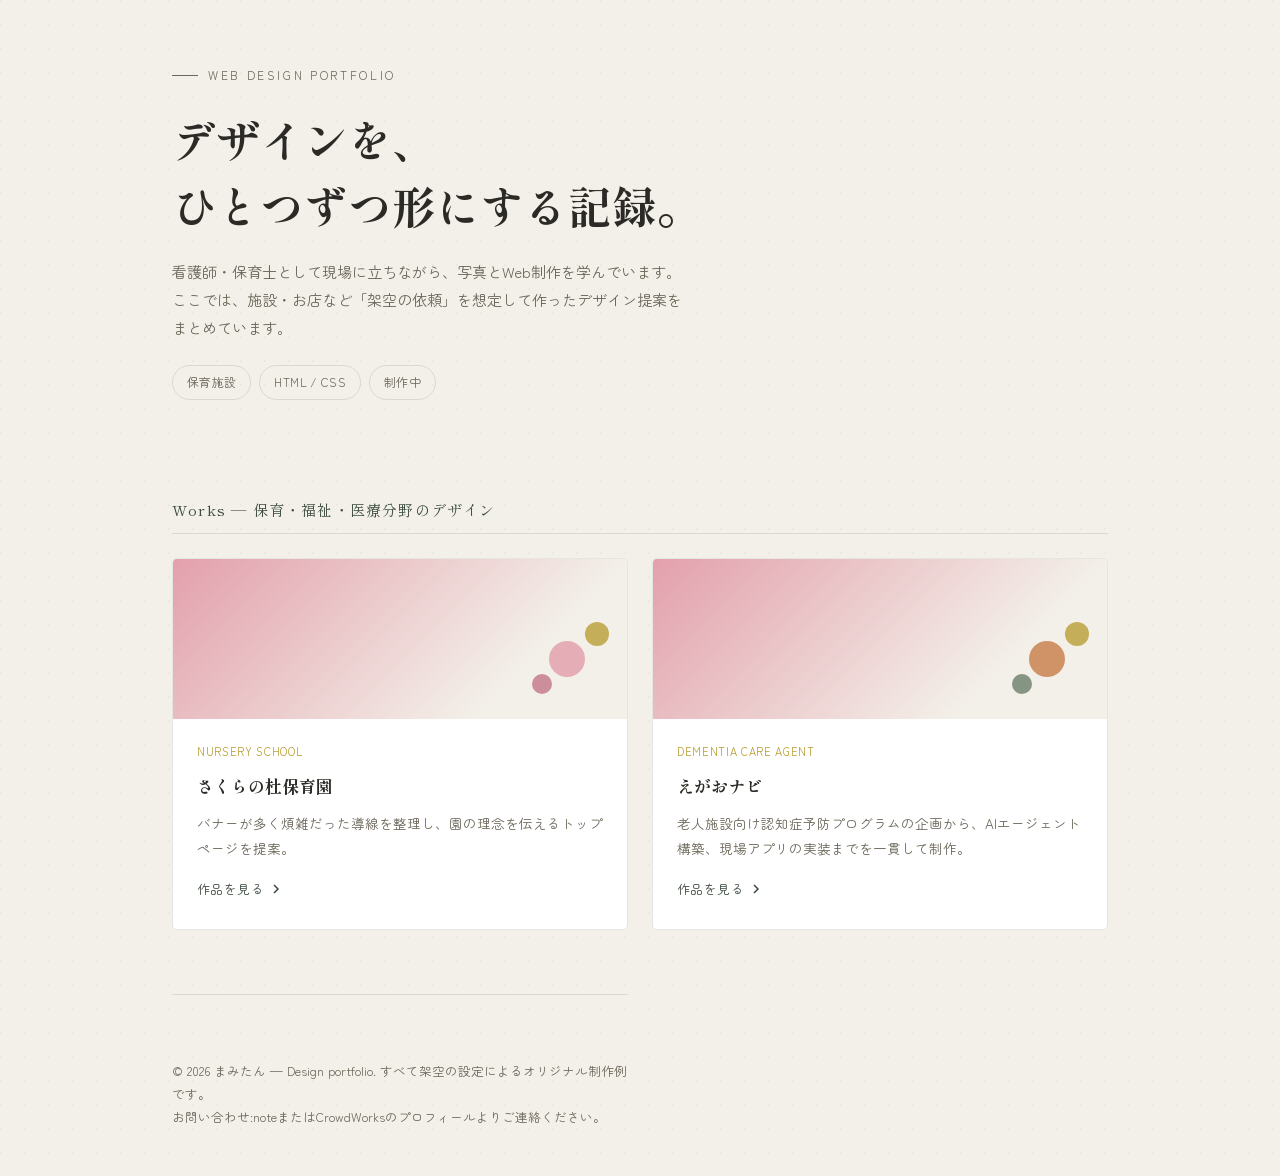
==== index.html @ 59d89af5 "Update index.html" ====
<!DOCTYPE html>
<html lang="ja">
<head>
<meta charset="UTF-8">
<meta name="viewport" content="width=device-width, initial-scale=1.0">
<title>まみたん｜Web制作ポートフォリオ</title>
<link rel="preconnect" href="https://fonts.googleapis.com">
<link rel="preconnect" href="https://fonts.gstatic.com" crossorigin>
<link href="https://fonts.googleapis.com/css2?family=Shippori+Mincho:wght@500;700&family=Zen+Maru+Gothic:wght@400;500;700&family=Zen+Kaku+Gothic+New:wght@400;500;700&display=swap" rel="stylesheet">
<style>
  :root{
    --paper:#F3F0E9;
    --ink:#2B2A26;
    --ink-soft:#6B6659;
    --accent:#C4788A;
    --accent-soft:#E3A0AC;
    --forest:#3B4A3D;
    --gold:#B79A2E;
    --line:rgba(43,42,38,0.12);
  }
  *{box-sizing:border-box;}
  body{
    margin:0;
    background:
      radial-gradient(circle at 1px 1px, rgba(43,42,38,0.035) 1px, transparent 0) 0 0/24px 24px,
      var(--paper);
    color:var(--ink);
    font-family:"Zen Maru Gothic","Zen Kaku Gothic New",sans-serif;
    line-height:1.85;
  }
  a{color:inherit;}
  .wrap{max-width:1000px;margin:0 auto;padding:0 32px;}

  header{padding:64px 0 40px;}
  .kicker{
    font-size:12px;letter-spacing:.22em;color:var(--ink-soft);
    display:flex;align-items:center;gap:10px;margin-bottom:20px;
  }
  .kicker::before{content:"";width:26px;height:1px;background:var(--ink-soft);}
  h1{
    font-family:"Shippori Mincho",serif;font-weight:700;
    font-size:clamp(30px,4vw,44px);margin:0 0 20px;line-height:1.5;
  }
  header p{color:var(--ink-soft);font-size:15px;max-width:34em;margin:0;}

  .tags{display:flex;gap:8px;flex-wrap:wrap;margin-top:24px;}
  .tag{
    font-size:12px;letter-spacing:.03em;padding:5px 14px;border-radius:99px;
    border:1px solid var(--line);color:var(--ink-soft);
  }

  .section-title{
    font-family:"Shippori Mincho",serif;font-size:15px;letter-spacing:.08em;
    color:var(--forest);margin:56px 0 24px;padding-bottom:10px;border-bottom:1px solid var(--line);
  }

  .grid{display:grid;grid-template-columns:repeat(2,1fr);gap:24px;}
  .card{
    background:#fff;border:1px solid var(--line);border-radius:5px;overflow:hidden;
    transition:transform .25s, box-shadow .25s;text-decoration:none;display:block;
  }
  .card:hover{transform:translateY(-4px);box-shadow:0 16px 32px rgba(43,42,38,.1);}
  .card-thumb{
    height:160px;position:relative;overflow:hidden;
    background:linear-gradient(135deg, var(--accent-soft) 0%, var(--paper) 75%);
  }
  .card-thumb svg{position:absolute;bottom:-10px;right:-10px;opacity:.9;}
  .card-body{padding:22px 24px 26px;}
  .card-eyebrow{font-size:11px;letter-spacing:.06em;color:var(--gold);margin-bottom:8px;display:block;}
  .card h3{font-family:"Shippori Mincho",serif;font-size:17px;margin:0 0 10px;color:var(--ink);}
  .card p{font-size:13.5px;color:var(--ink-soft);margin:0;}
  .card-link{
    display:inline-flex;align-items:center;gap:6px;margin-top:16px;
    font-size:12.5px;color:var(--forest);letter-spacing:.03em;
  }
  .card-link svg{width:12px;height:12px;transition:transform .2s;}
  .card:hover .card-link svg{transform:translateX(3px);}

  .card.placeholder{
    background:transparent;border:1px dashed var(--line);
    display:flex;align-items:center;justify-content:center;min-height:236px;
    color:var(--ink-soft);font-size:13px;text-align:center;padding:24px;
  }

  footer{padding:64px 0 48px;margin-top:40px;border-top:1px solid var(--line);}
  footer p{font-size:12.5px;color:var(--ink-soft);margin:0;}
  footer a{color:var(--forest);}

  @media(max-width:700px){
    .grid{grid-template-columns:1fr;}
  }
</style>
</head>
<body>

<div class="wrap">
  <header>
    <div class="kicker">WEB DESIGN PORTFOLIO</div>
    <h1>デザインを、<br>ひとつずつ形にする記録。</h1>
    <p>看護師・保育士として現場に立ちながら、写真とWeb制作を学んでいます。ここでは、施設・お店など「架空の依頼」を想定して作ったデザイン提案をまとめています。</p>
    <div class="tags">
      <span class="tag">保育施設</span>
      <span class="tag">HTML / CSS</span>
      <span class="tag">制作中</span>
    </div>
  </header>

  <div class="section-title">Works — 保育・福祉・医療分野のデザイン</div>
  <div class="grid">
    <a class="card" href="works/sakura-no-mori.html">
      <div class="card-thumb">
        <svg width="140" height="140" viewBox="0 0 140 140" fill="none">
          <circle cx="70" cy="70" r="18" fill="#E3A0AC" opacity="0.9"/>
          <circle cx="100" cy="45" r="12" fill="#B79A2E" opacity="0.85"/>
          <circle cx="45" cy="95" r="10" fill="#C4788A" opacity="0.9"/>
        </svg>
      </div>
      <div class="card-body">
        <span class="card-eyebrow">NURSERY SCHOOL</span>
        <h3>さくらの杜保育園</h3>
        <p>バナーが多く煩雑だった導線を整理し、園の理念を伝えるトップページを提案。</p>
        <span class="card-link">
          作品を見る
          <svg viewBox="0 0 12 12" fill="none" stroke="currentColor" stroke-width="1.5"><path d="M4 2l4 4-4 4"/></svg>
        </span>
      </div>
    </a>

    <a class="card" href="works/egao-navi.html">
  <div class="card-thumb">
    <svg width="140" height="140" viewBox="0 0 140 140" fill="none">
      <circle cx="70" cy="70" r="18" fill="#C97F4B" opacity="0.9"/>
      <circle cx="100" cy="45" r="12" fill="#B79A2E" opacity="0.85"/>
      <circle cx="45" cy="95" r="10" fill="#6E7F6C" opacity="0.9"/>
    </svg>
  </div>
  <div class="card-body">
    <span class="card-eyebrow">DEMENTIA CARE AGENT</span>
    <h3>えがおナビ</h3>
    <p>老人施設向け認知症予防プログラムの企画から、AIエージェント構築、現場アプリの実装までを一貫して制作。</p>
    <span class="card-link">
      作品を見る
      <svg viewBox="0 0 12 12" fill="none" stroke="currentColor" stroke-width="1.5"><path d="M4 2l4 4-4 4"/></svg>
    </span>
  </div>
</a>

  <footer>
    <p>© 2026 まみたん — Design portfolio. すべて架空の設定によるオリジナル制作例です。<br>
    お問い合わせ:noteまたはCrowdWorksのプロフィールよりご連絡ください。</p>
  </footer>
</div>

</body>
</html>
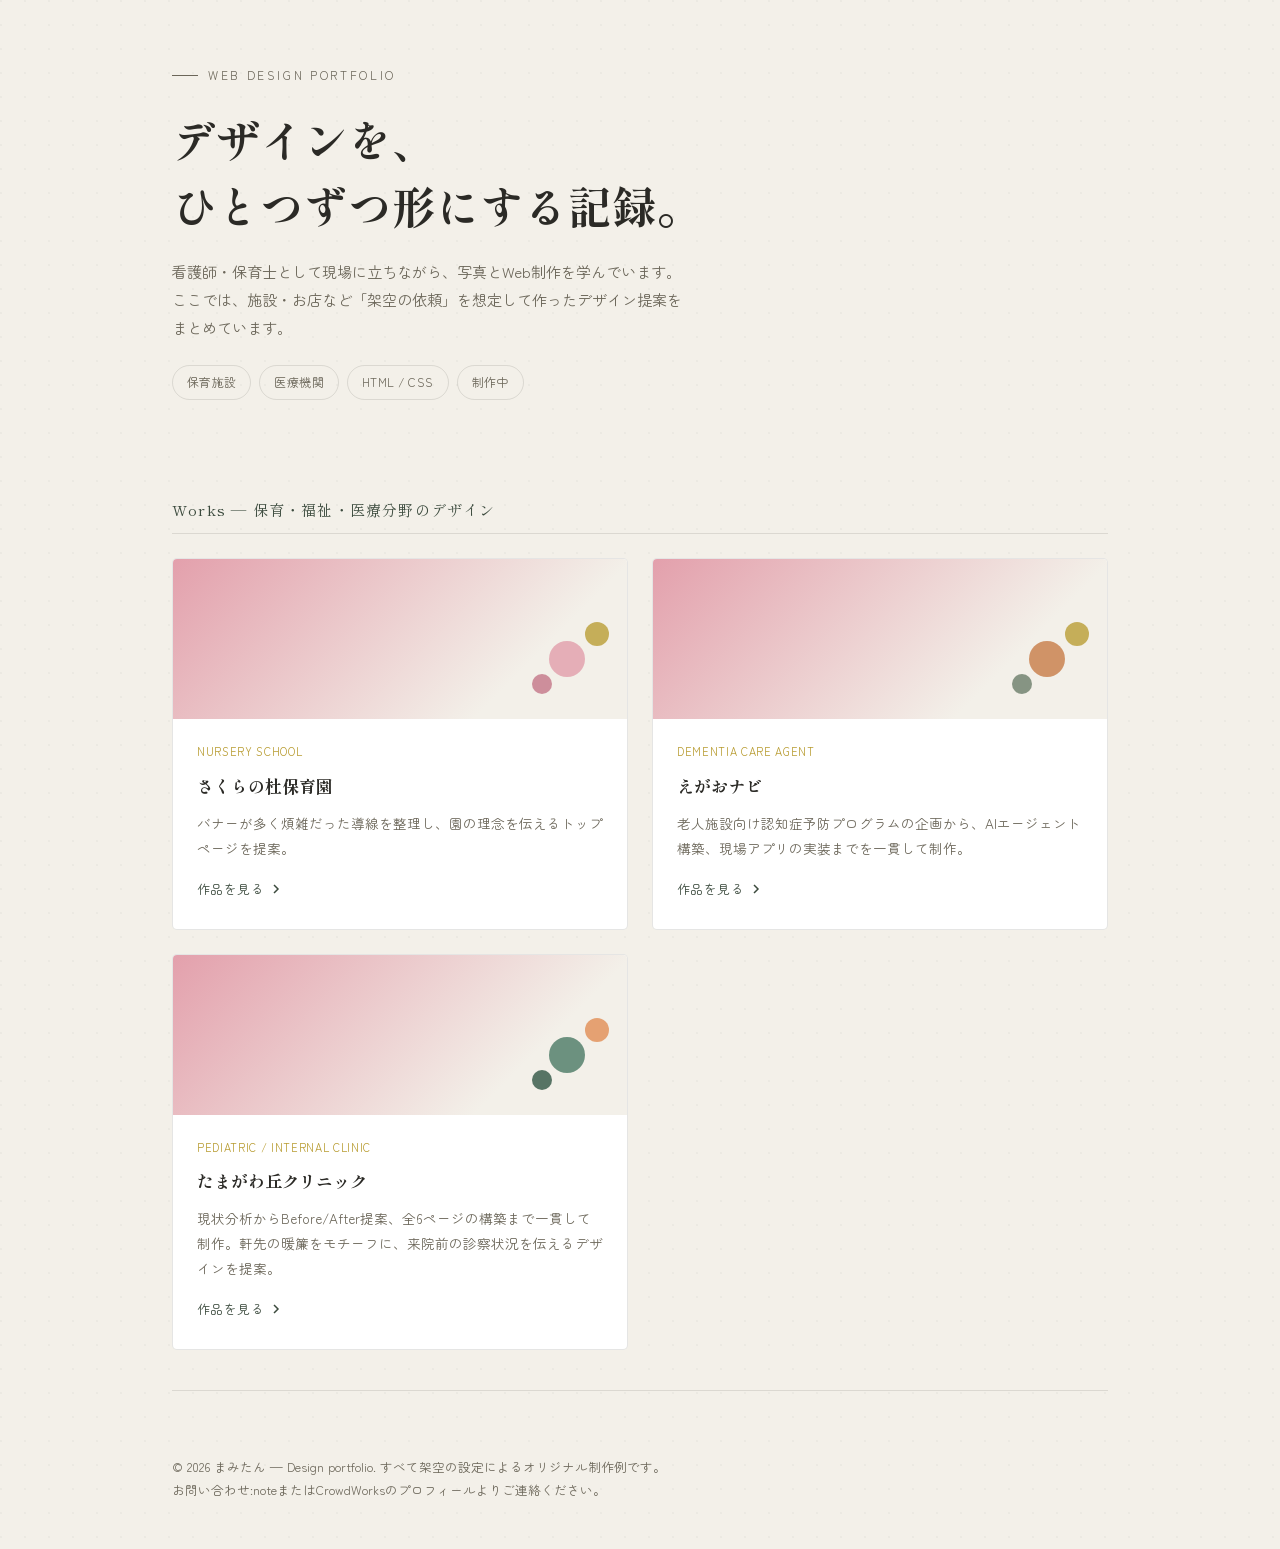
==== commit 25f540d6: "Update index.html" ====
--- a/index.html
+++ b/index.html
@@ -100,6 +100,7 @@
     <p>看護師・保育士として現場に立ちながら、写真とWeb制作を学んでいます。ここでは、施設・お店など「架空の依頼」を想定して作ったデザイン提案をまとめています。</p>
     <div class="tags">
       <span class="tag">保育施設</span>
+      <span class="tag">医療機関</span>
       <span class="tag">HTML / CSS</span>
       <span class="tag">制作中</span>
     </div>
@@ -127,23 +128,43 @@
     </a>
 
     <a class="card" href="works/egao-navi.html">
-  <div class="card-thumb">
-    <svg width="140" height="140" viewBox="0 0 140 140" fill="none">
-      <circle cx="70" cy="70" r="18" fill="#C97F4B" opacity="0.9"/>
-      <circle cx="100" cy="45" r="12" fill="#B79A2E" opacity="0.85"/>
-      <circle cx="45" cy="95" r="10" fill="#6E7F6C" opacity="0.9"/>
-    </svg>
+      <div class="card-thumb">
+        <svg width="140" height="140" viewBox="0 0 140 140" fill="none">
+          <circle cx="70" cy="70" r="18" fill="#C97F4B" opacity="0.9"/>
+          <circle cx="100" cy="45" r="12" fill="#B79A2E" opacity="0.85"/>
+          <circle cx="45" cy="95" r="10" fill="#6E7F6C" opacity="0.9"/>
+        </svg>
+      </div>
+      <div class="card-body">
+        <span class="card-eyebrow">DEMENTIA CARE AGENT</span>
+        <h3>えがおナビ</h3>
+        <p>老人施設向け認知症予防プログラムの企画から、AIエージェント構築、現場アプリの実装までを一貫して制作。</p>
+        <span class="card-link">
+          作品を見る
+          <svg viewBox="0 0 12 12" fill="none" stroke="currentColor" stroke-width="1.5"><path d="M4 2l4 4-4 4"/></svg>
+        </span>
+      </div>
+    </a>
+
+    <a class="card" href="works/tamagawa-oka-clinic.html">
+      <div class="card-thumb">
+        <svg width="140" height="140" viewBox="0 0 140 140" fill="none">
+          <circle cx="70" cy="70" r="18" fill="#4E7D68" opacity="0.9"/>
+          <circle cx="100" cy="45" r="12" fill="#E08A4F" opacity="0.85"/>
+          <circle cx="45" cy="95" r="10" fill="#345847" opacity="0.9"/>
+        </svg>
+      </div>
+      <div class="card-body">
+        <span class="card-eyebrow">PEDIATRIC / INTERNAL CLINIC</span>
+        <h3>たまがわ丘クリニック</h3>
+        <p>現状分析からBefore/After提案、全6ページの構築まで一貫して制作。軒先の暖簾をモチーフに、来院前の診察状況を伝えるデザインを提案。</p>
+        <span class="card-link">
+          作品を見る
+          <svg viewBox="0 0 12 12" fill="none" stroke="currentColor" stroke-width="1.5"><path d="M4 2l4 4-4 4"/></svg>
+        </span>
+      </div>
+    </a>
   </div>
-  <div class="card-body">
-    <span class="card-eyebrow">DEMENTIA CARE AGENT</span>
-    <h3>えがおナビ</h3>
-    <p>老人施設向け認知症予防プログラムの企画から、AIエージェント構築、現場アプリの実装までを一貫して制作。</p>
-    <span class="card-link">
-      作品を見る
-      <svg viewBox="0 0 12 12" fill="none" stroke="currentColor" stroke-width="1.5"><path d="M4 2l4 4-4 4"/></svg>
-    </span>
-  </div>
-</a>
 
   <footer>
     <p>© 2026 まみたん — Design portfolio. すべて架空の設定によるオリジナル制作例です。<br>
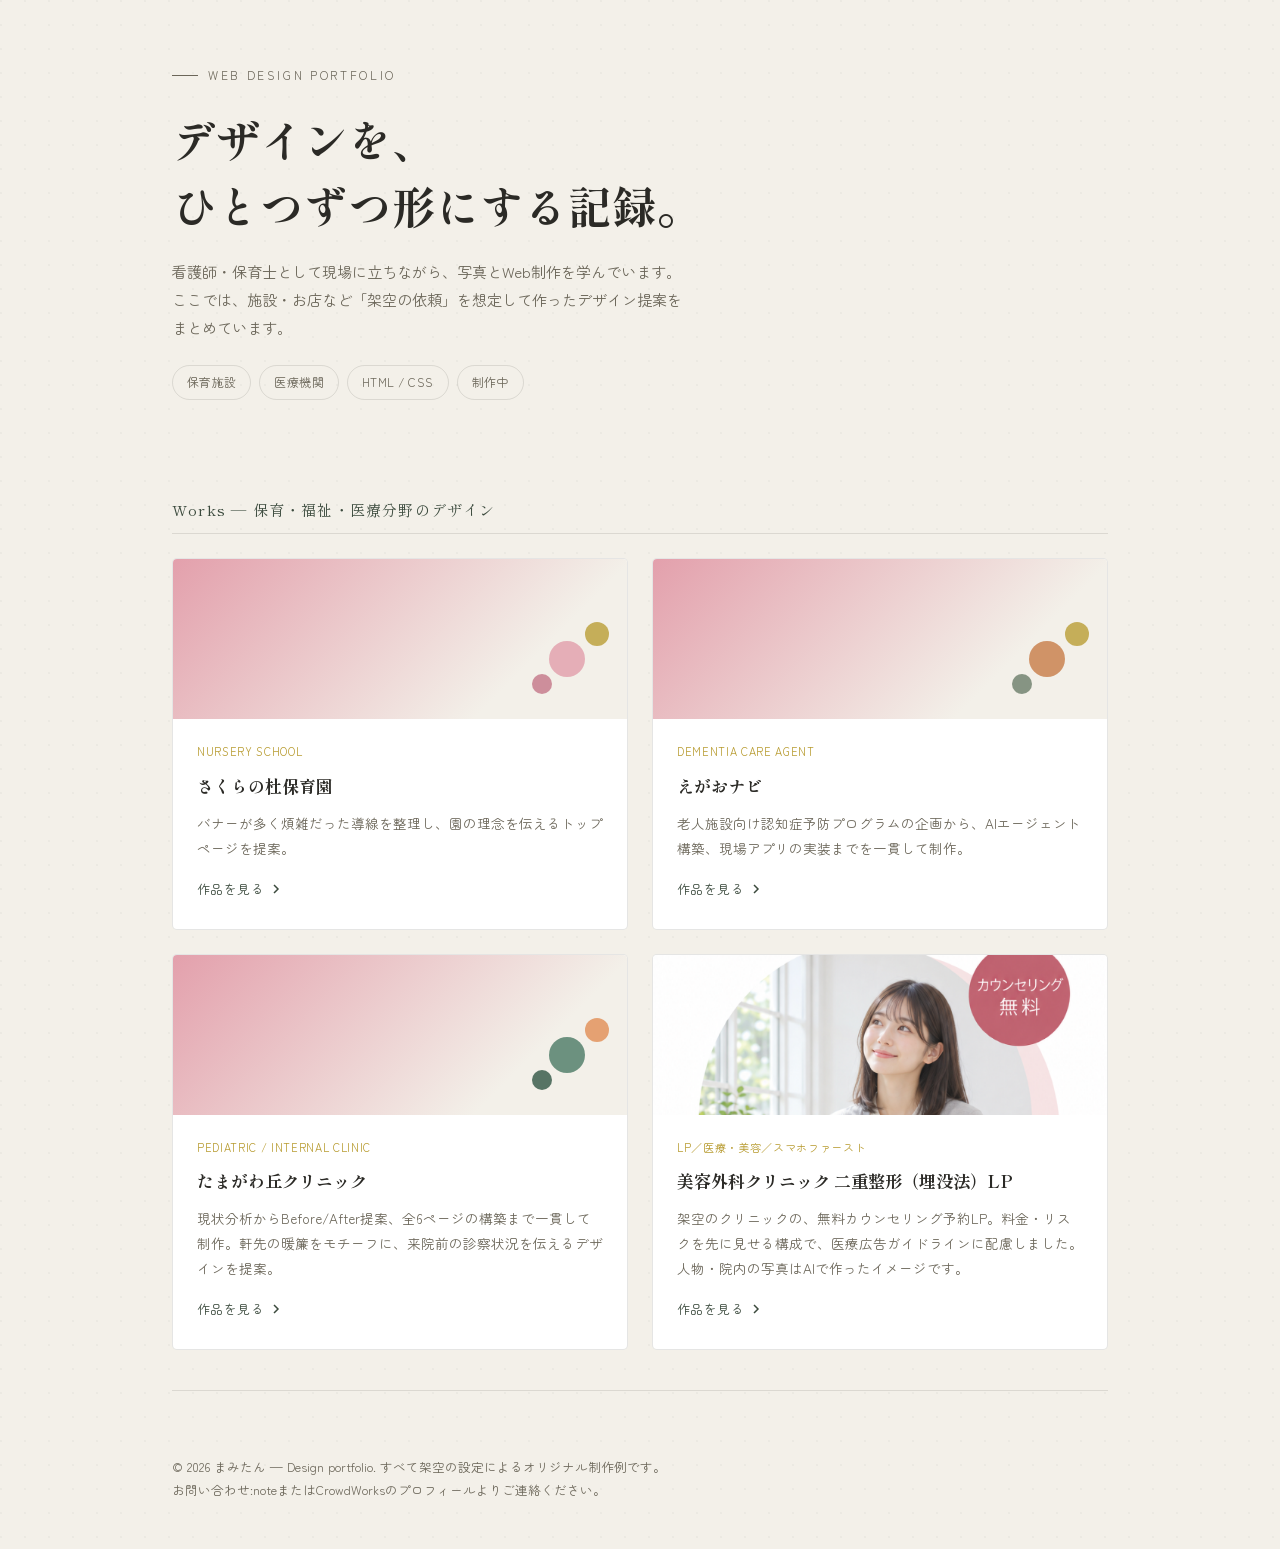
==== commit 270c37ff: "Add aobane LP work and portfolio card Co-Authored-By: Claude Opus 5.5 <noreply@anthropic.com>" ====
--- a/index.html
+++ b/index.html
@@ -65,6 +65,7 @@
     background:linear-gradient(135deg, var(--accent-soft) 0%, var(--paper) 75%);
   }
   .card-thumb svg{position:absolute;bottom:-10px;right:-10px;opacity:.9;}
+  .card-thumb img{width:100%;height:100%;object-fit:cover;display:block;}
   .card-body{padding:22px 24px 26px;}
   .card-eyebrow{font-size:11px;letter-spacing:.06em;color:var(--gold);margin-bottom:8px;display:block;}
   .card h3{font-family:"Shippori Mincho",serif;font-size:17px;margin:0 0 10px;color:var(--ink);}
@@ -164,6 +165,21 @@
         </span>
       </div>
     </a>
+
+    <a class="card" href="works/aobane-lp/index.html">
+      <div class="card-thumb">
+        <img src="works/aobane-lp/thumb.png" width="1200" height="800" loading="lazy" alt="美容外科クリニック 二重整形（埋没法）LPのサムネイル">
+      </div>
+      <div class="card-body">
+        <span class="card-eyebrow">LP／医療・美容／スマホファースト</span>
+        <h3>美容外科クリニック 二重整形（埋没法）LP</h3>
+        <p>架空のクリニックの、無料カウンセリング予約LP。料金・リスクを先に見せる構成で、医療広告ガイドラインに配慮しました。人物・院内の写真はAIで作ったイメージです。</p>
+        <span class="card-link">
+          作品を見る
+          <svg viewBox="0 0 12 12" fill="none" stroke="currentColor" stroke-width="1.5"><path d="M4 2l4 4-4 4"/></svg>
+        </span>
+      </div>
+    </a>
   </div>
 
   <footer>
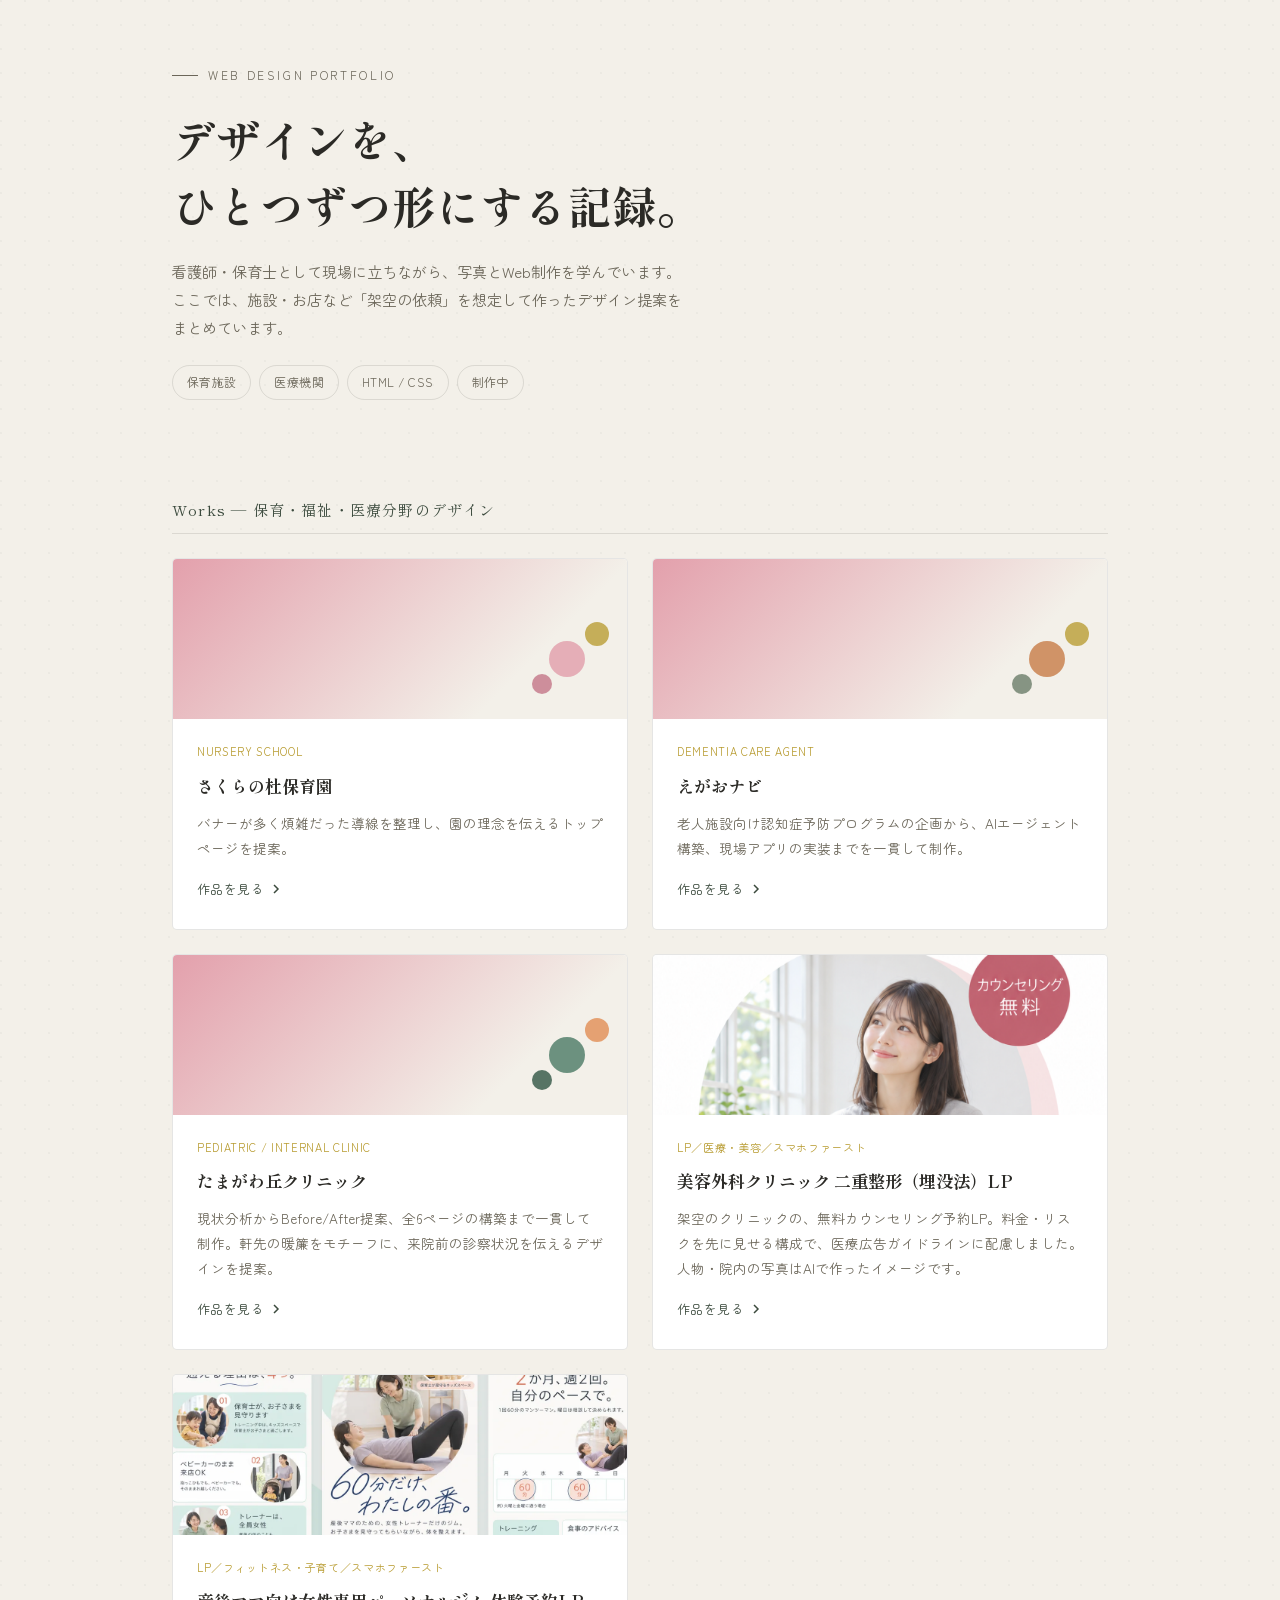
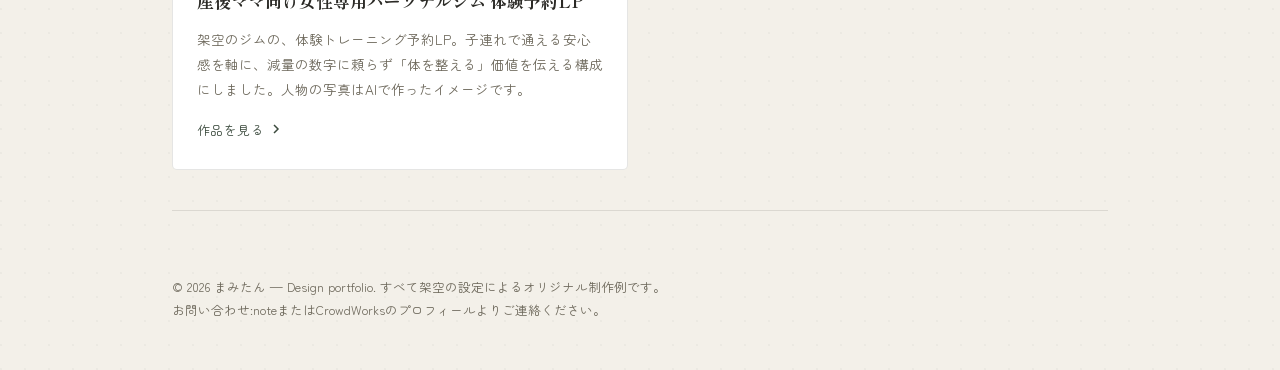
==== commit 4ef262fc: "Add HUGMUSCLE trial booking LP work and portfolio card Co-Authored-By: Claude Opus 5.5 <noreply@anth" ====
--- a/index.html
+++ b/index.html
@@ -180,6 +180,21 @@
         </span>
       </div>
     </a>
+
+    <a class="card" href="works/hugmuscle-lp/index.html">
+      <div class="card-thumb">
+        <img src="works/hugmuscle-lp/thumb.webp" width="1200" height="800" loading="lazy" alt="産後ママ向け女性専用パーソナルジム 体験予約LPのサムネイル">
+      </div>
+      <div class="card-body">
+        <span class="card-eyebrow">LP／フィットネス・子育て／スマホファースト</span>
+        <h3>産後ママ向け女性専用パーソナルジム 体験予約LP</h3>
+        <p>架空のジムの、体験トレーニング予約LP。子連れで通える安心感を軸に、減量の数字に頼らず「体を整える」価値を伝える構成にしました。人物の写真はAIで作ったイメージです。</p>
+        <span class="card-link">
+          作品を見る
+          <svg viewBox="0 0 12 12" fill="none" stroke="currentColor" stroke-width="1.5"><path d="M4 2l4 4-4 4"/></svg>
+        </span>
+      </div>
+    </a>
   </div>
 
   <footer>
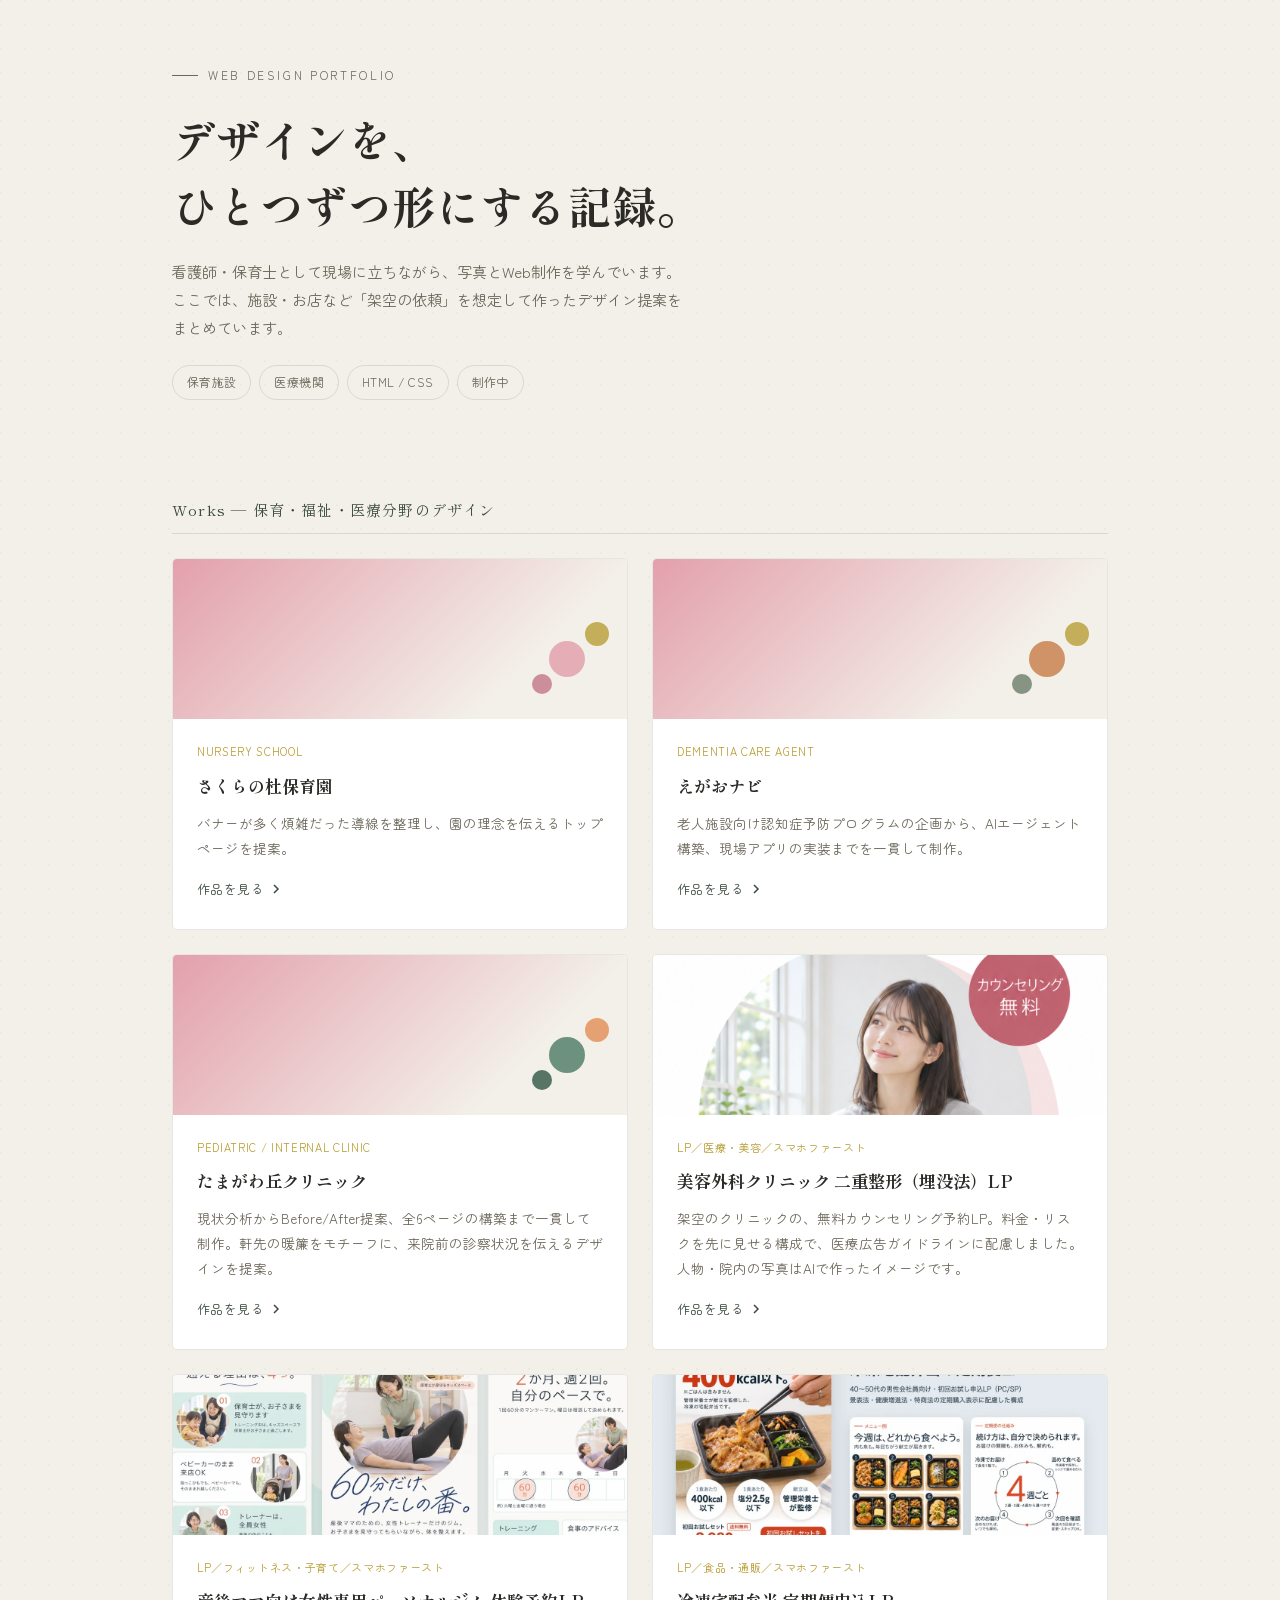
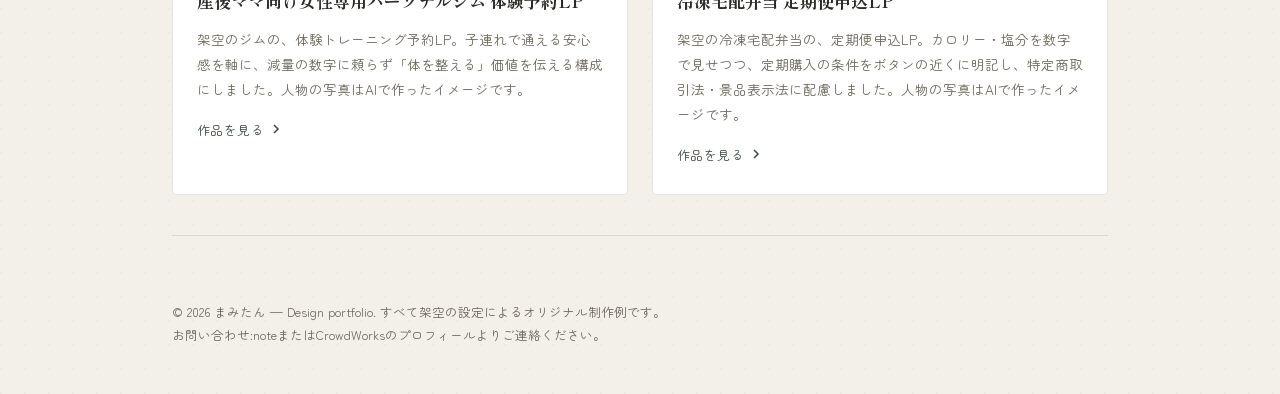
==== commit c4e71894: "Add Totonoi frozen meal subscription LP work and portfolio card Co-Authored-By: Claude Opus 5.5 <nor" ====
--- a/index.html
+++ b/index.html
@@ -195,6 +195,21 @@
         </span>
       </div>
     </a>
+
+    <a class="card" href="works/totonoi-lp/index.html">
+      <div class="card-thumb">
+        <img src="works/totonoi-lp/thumb.webp" width="1200" height="800" loading="lazy" alt="冷凍宅配弁当 定期便申込LPのサムネイル">
+      </div>
+      <div class="card-body">
+        <span class="card-eyebrow">LP／食品・通販／スマホファースト</span>
+        <h3>冷凍宅配弁当 定期便申込LP</h3>
+        <p>架空の冷凍宅配弁当の、定期便申込LP。カロリー・塩分を数字で見せつつ、定期購入の条件をボタンの近くに明記し、特定商取引法・景品表示法に配慮しました。人物の写真はAIで作ったイメージです。</p>
+        <span class="card-link">
+          作品を見る
+          <svg viewBox="0 0 12 12" fill="none" stroke="currentColor" stroke-width="1.5"><path d="M4 2l4 4-4 4"/></svg>
+        </span>
+      </div>
+    </a>
   </div>
 
   <footer>
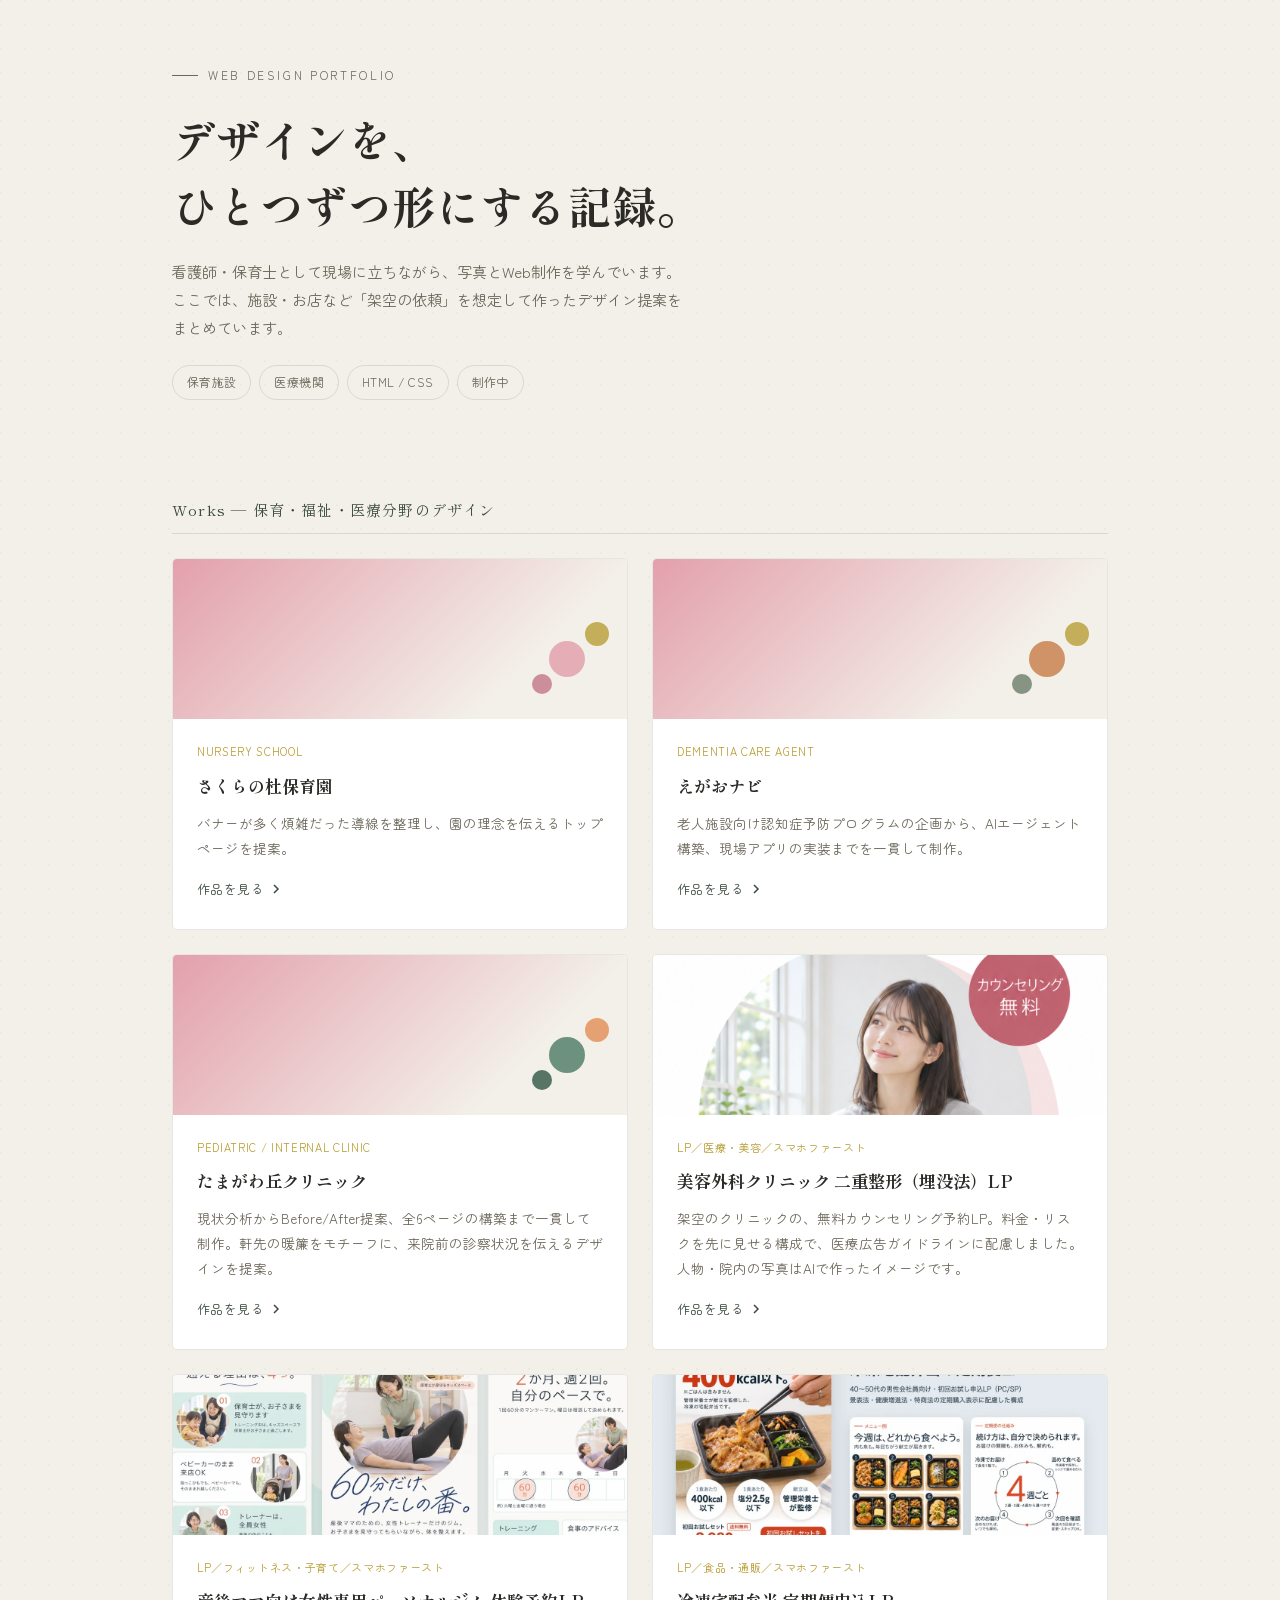
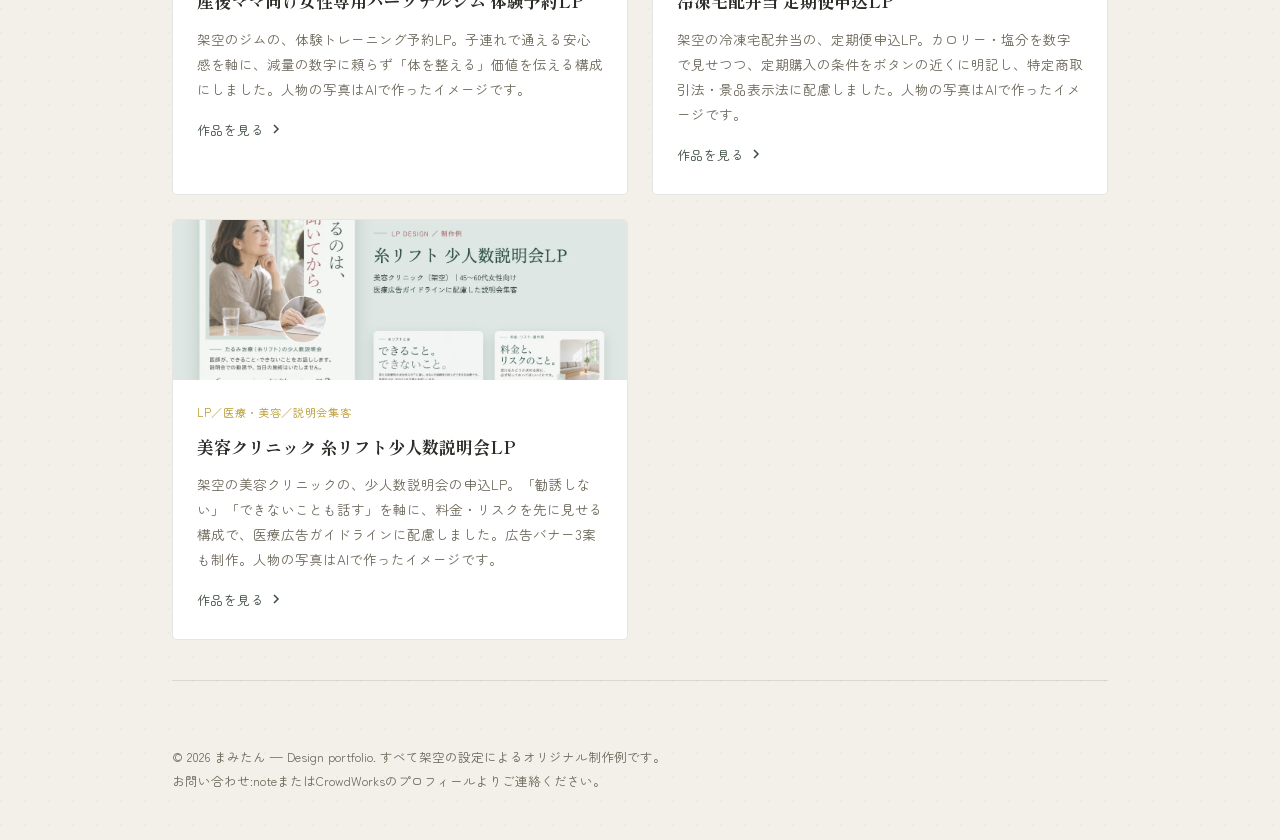
==== commit e10aac08: "Add Verdrene thread-lift seminar LP work and portfolio card Co-Authored-By: Claude Opus 5.5 <noreply" ====
--- a/index.html
+++ b/index.html
@@ -210,6 +210,21 @@
         </span>
       </div>
     </a>
+
+    <a class="card" href="works/verdrene-lp/index.html">
+      <div class="card-thumb">
+        <img src="works/verdrene-lp/thumb.webp" width="1200" height="800" loading="lazy" alt="美容クリニック 糸リフト少人数説明会LPのサムネイル">
+      </div>
+      <div class="card-body">
+        <span class="card-eyebrow">LP／医療・美容／説明会集客</span>
+        <h3>美容クリニック 糸リフト少人数説明会LP</h3>
+        <p>架空の美容クリニックの、少人数説明会の申込LP。「勧誘しない」「できないことも話す」を軸に、料金・リスクを先に見せる構成で、医療広告ガイドラインに配慮しました。広告バナー3案も制作。人物の写真はAIで作ったイメージです。</p>
+        <span class="card-link">
+          作品を見る
+          <svg viewBox="0 0 12 12" fill="none" stroke="currentColor" stroke-width="1.5"><path d="M4 2l4 4-4 4"/></svg>
+        </span>
+      </div>
+    </a>
   </div>
 
   <footer>
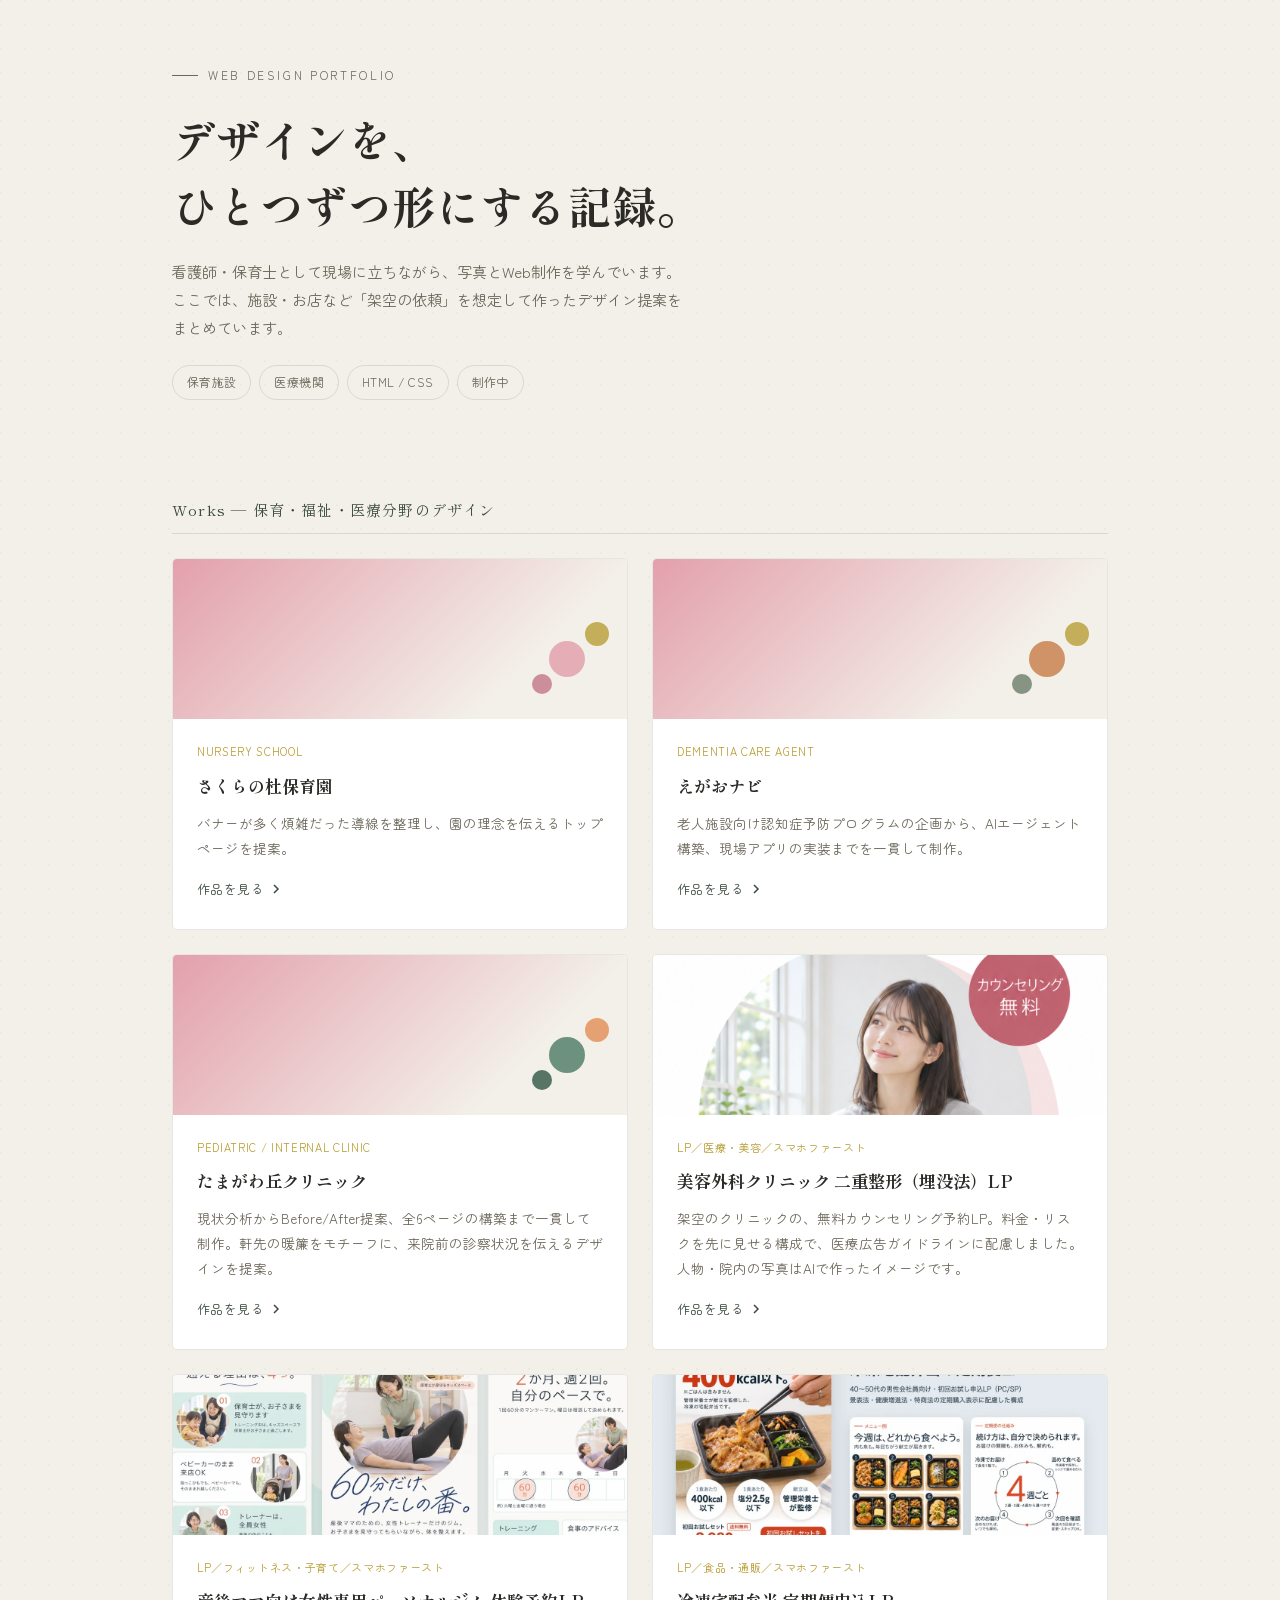
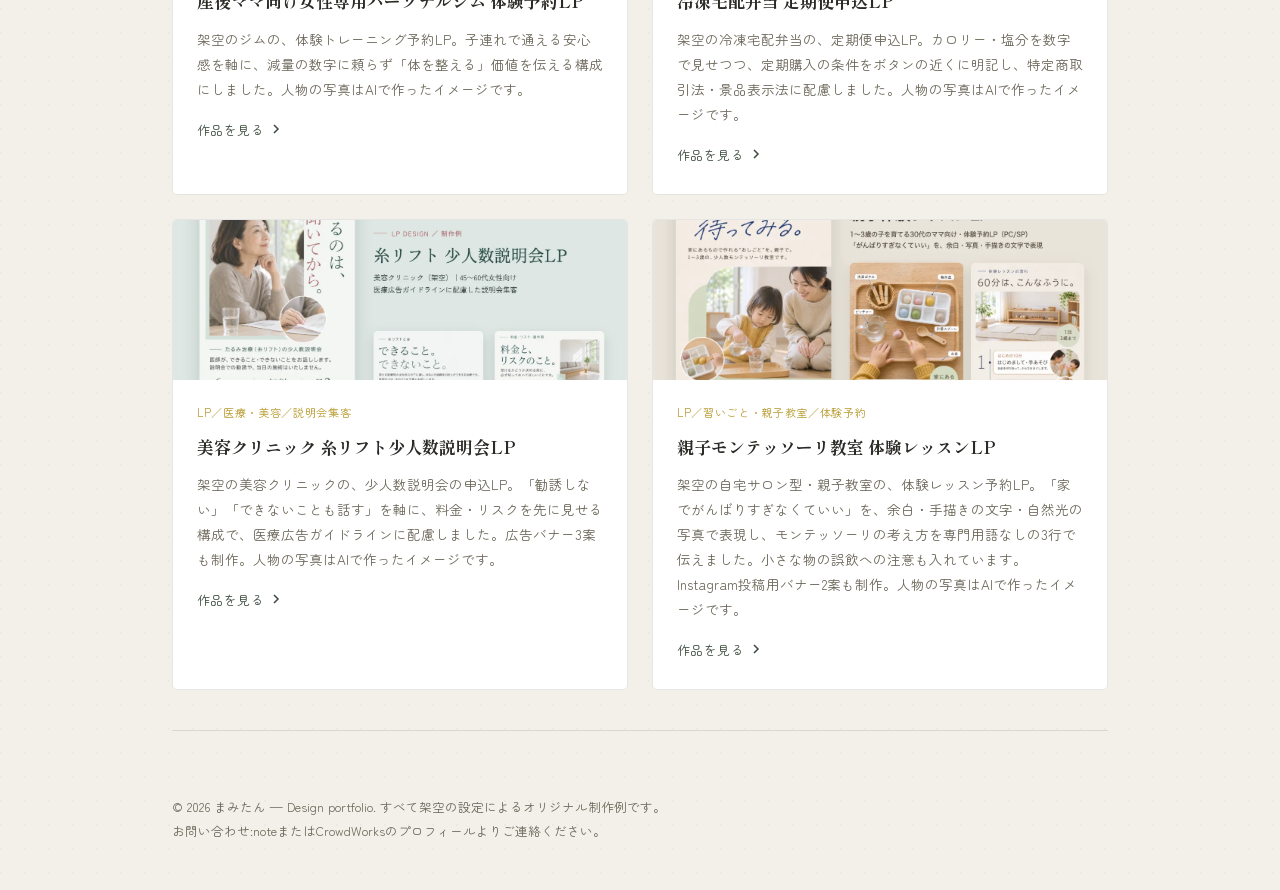
==== commit 389fc689: "Add Komorebi parent-child Montessori trial lesson LP work and portfolio card Co-Authored-By: Claude " ====
--- a/index.html
+++ b/index.html
@@ -225,6 +225,21 @@
         </span>
       </div>
     </a>
+
+    <a class="card" href="works/komorebi-lp/index.html">
+      <div class="card-thumb">
+        <img src="works/komorebi-lp/thumb.webp" width="1200" height="800" loading="lazy" alt="親子モンテッソーリ教室 体験レッスンLPのサムネイル">
+      </div>
+      <div class="card-body">
+        <span class="card-eyebrow">LP／習いごと・親子教室／体験予約</span>
+        <h3>親子モンテッソーリ教室 体験レッスンLP</h3>
+        <p>架空の自宅サロン型・親子教室の、体験レッスン予約LP。「家でがんばりすぎなくていい」を、余白・手描きの文字・自然光の写真で表現し、モンテッソーリの考え方を専門用語なしの3行で伝えました。小さな物の誤飲への注意も入れています。Instagram投稿用バナー2案も制作。人物の写真はAIで作ったイメージです。</p>
+        <span class="card-link">
+          作品を見る
+          <svg viewBox="0 0 12 12" fill="none" stroke="currentColor" stroke-width="1.5"><path d="M4 2l4 4-4 4"/></svg>
+        </span>
+      </div>
+    </a>
   </div>
 
   <footer>
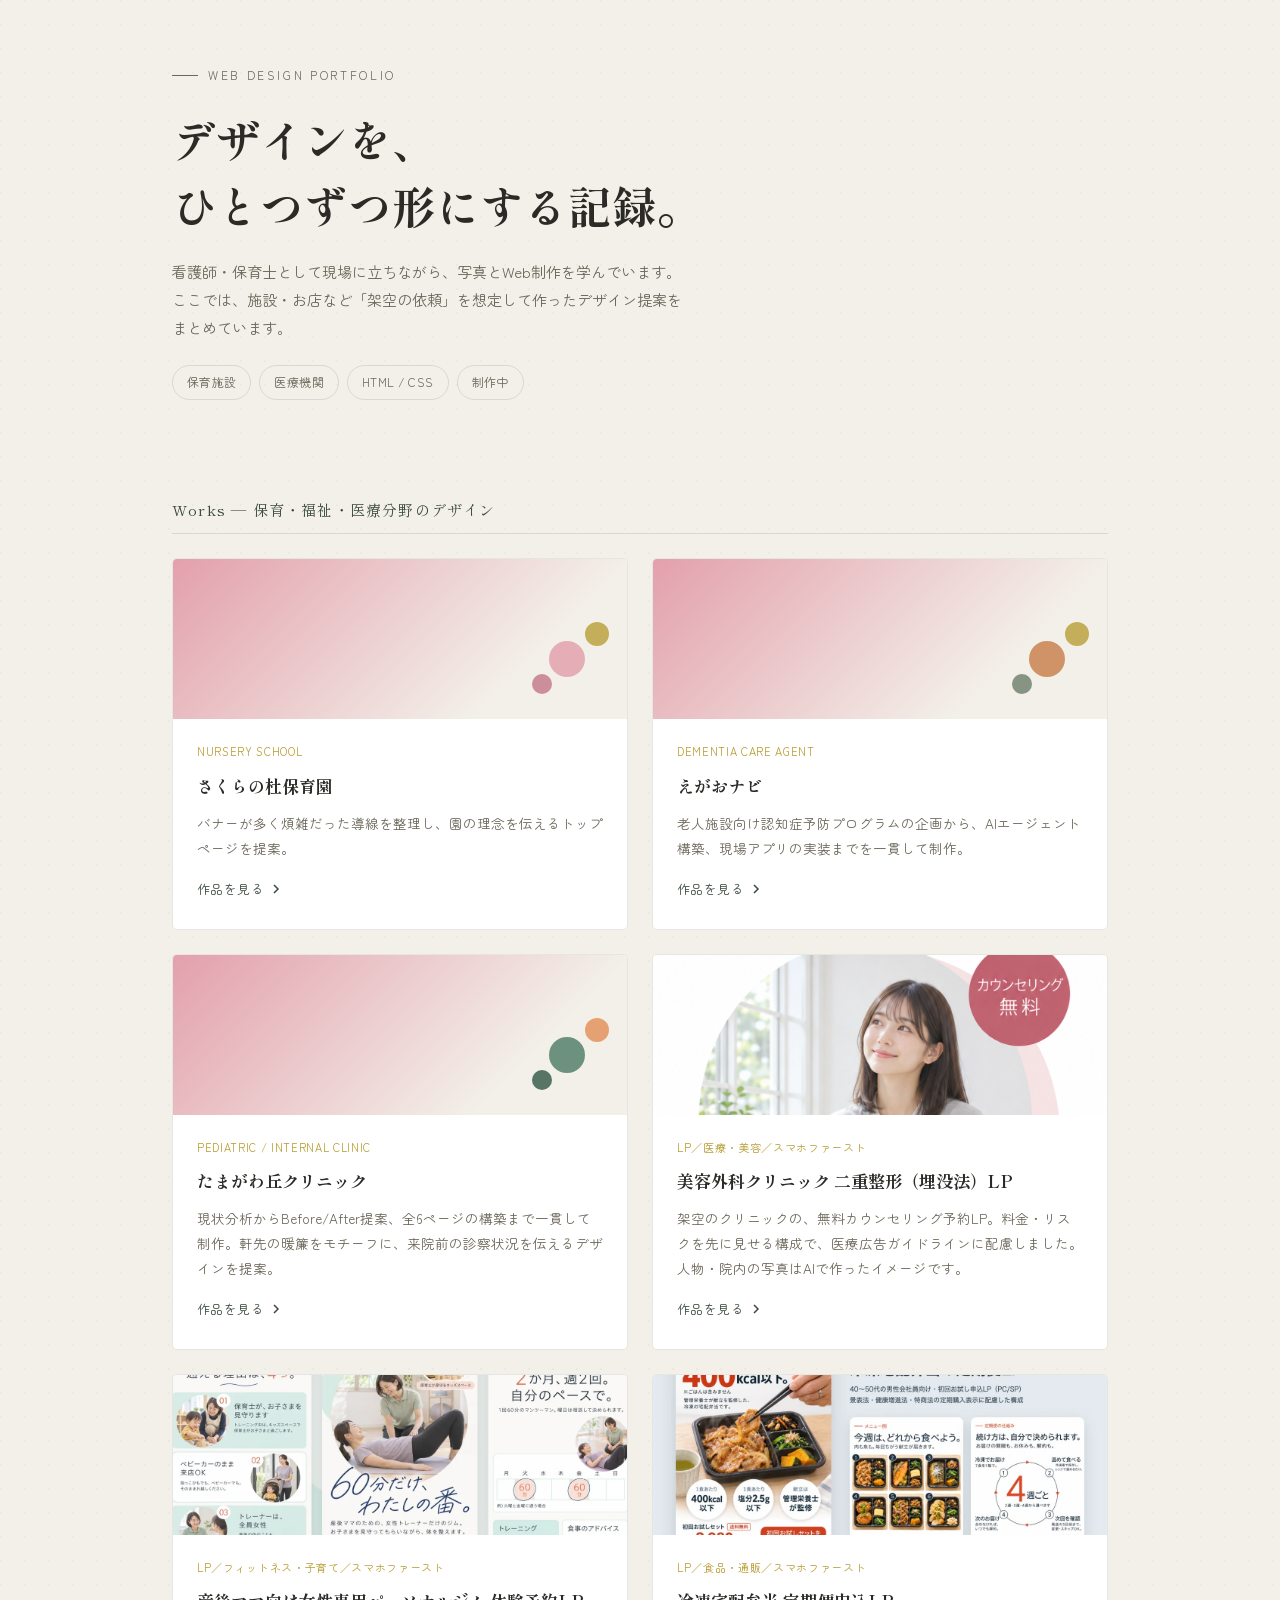
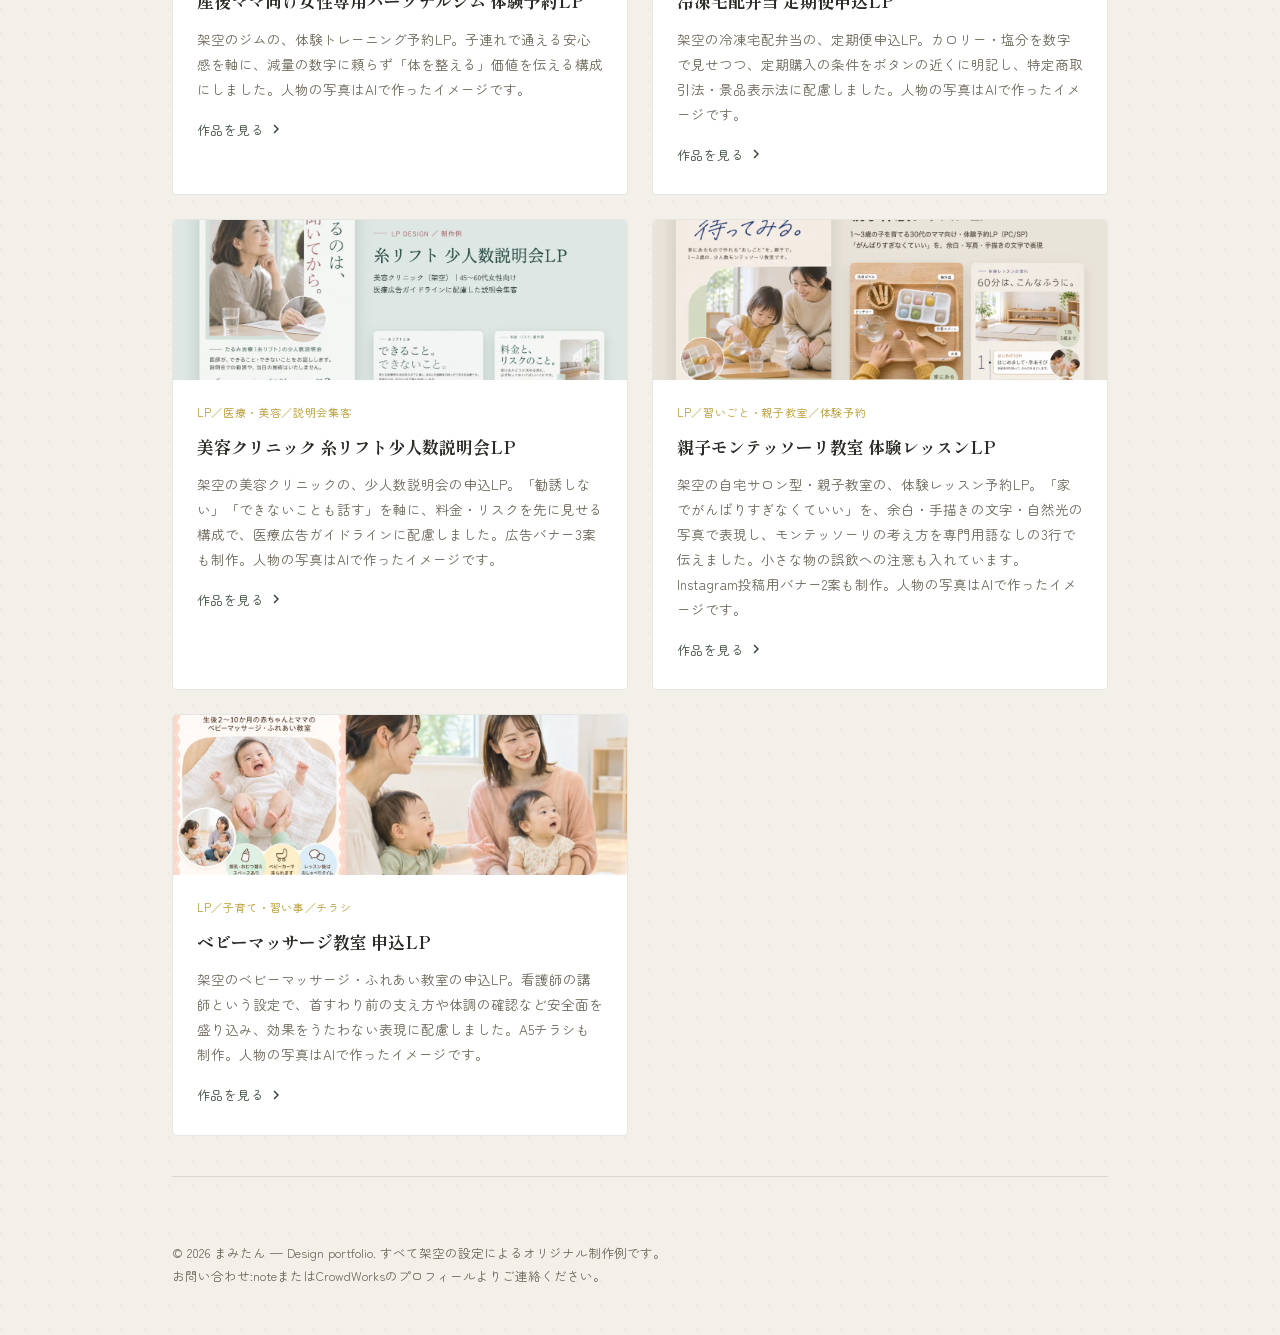
==== commit 2f3e68aa: "Add Hidamari baby massage class LP work, A5 flyer, and portfolio card Co-Authored-By: Claude Opus 5." ====
--- a/index.html
+++ b/index.html
@@ -240,6 +240,21 @@
         </span>
       </div>
     </a>
+
+    <a class="card" href="works/hidamari-lp/index.html">
+      <div class="card-thumb">
+        <img src="works/hidamari-lp/thumb.webp" width="1200" height="800" loading="lazy" alt="ベビーマッサージ教室 申込LPのサムネイル">
+      </div>
+      <div class="card-body">
+        <span class="card-eyebrow">LP／子育て・習い事／チラシ</span>
+        <h3>ベビーマッサージ教室 申込LP</h3>
+        <p>架空のベビーマッサージ・ふれあい教室の申込LP。看護師の講師という設定で、首すわり前の支え方や体調の確認など安全面を盛り込み、効果をうたわない表現に配慮しました。A5チラシも制作。人物の写真はAIで作ったイメージです。</p>
+        <span class="card-link">
+          作品を見る
+          <svg viewBox="0 0 12 12" fill="none" stroke="currentColor" stroke-width="1.5"><path d="M4 2l4 4-4 4"/></svg>
+        </span>
+      </div>
+    </a>
   </div>
 
   <footer>
